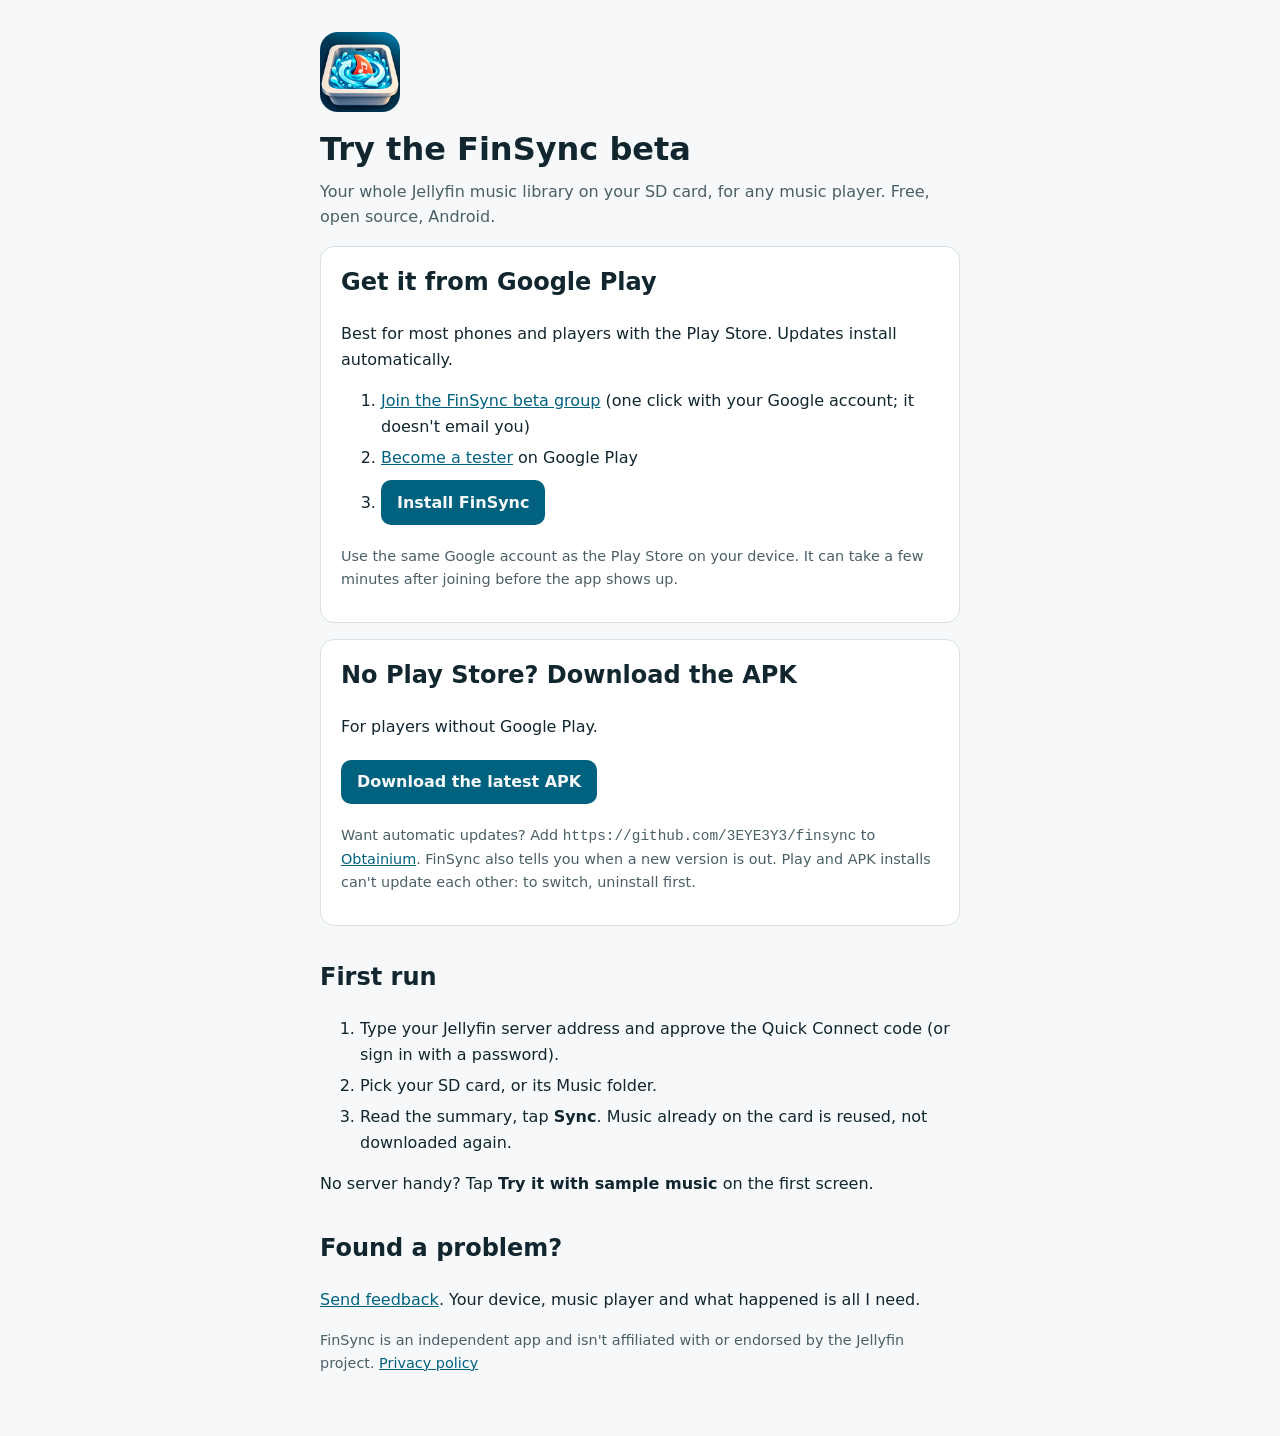
==== beta.html @ c2ba48d7 "Beta page (draft: publish when the closed test and APK releases are live) Co-Authored-By: Claude Opu" ====
<!doctype html>
<html lang="en">
<head>
<meta charset="utf-8">
<meta name="viewport" content="width=device-width, initial-scale=1">
<title>FinSync Beta</title>
<link rel="stylesheet" href="style.css">
</head>
<body><main>
<a href="./"><img class="icon" src="icon.png" alt="FinSync icon"></a>
<h1>Try the FinSync beta</h1>
<p class="sub">Your whole Jellyfin music library on your SD card, for any music player. Free, open source, Android.</p>

<div class="card">
<h2>Get it from Google Play</h2>
<p>Best for most phones and players with the Play Store. Updates install automatically.</p>
<ol>
<li><a href="https://groups.google.com/g/finsync-beta">Join the FinSync beta group</a> (one click with your Google account; it doesn't email you)</li>
<li><a href="https://play.google.com/apps/testing/com.eye3y3.finsync">Become a tester</a> on Google Play</li>
<li><a class="btn" href="https://play.google.com/store/apps/details?id=com.eye3y3.finsync">Install FinSync</a></li>
</ol>
<p class="small">Use the same Google account as the Play Store on your device. It can take a few minutes after joining before the app shows up.</p>
</div>

<div class="card">
<h2>No Play Store? Download the APK</h2>
<p>For players without Google Play.</p>
<p><a class="btn" href="https://github.com/3EYE3Y3/finsync/releases/latest">Download the latest APK</a></p>
<p class="small">Want automatic updates? Add <code>https://github.com/3EYE3Y3/finsync</code> to <a href="https://obtainium.imranr.dev/">Obtainium</a>. FinSync also tells you when a new version is out. Play and APK installs can't update each other: to switch, uninstall first.</p>
</div>

<h2>First run</h2>
<ol>
<li>Type your Jellyfin server address and approve the Quick Connect code (or sign in with a password).</li>
<li>Pick your SD card, or its Music folder.</li>
<li>Read the summary, tap <strong>Sync</strong>. Music already on the card is reused, not downloaded again.</li>
</ol>
<p>No server handy? Tap <strong>Try it with sample music</strong> on the first screen.</p>

<h2>Found a problem?</h2>
<p><a href="feedback.html">Send feedback</a>. Your device, music player and what happened is all I need.</p>
<p class="small">FinSync is an independent app and isn't affiliated with or endorsed by the Jellyfin project. <a href="privacy.html">Privacy policy</a></p>
</main></body>
</html>
---- style.css ----
:root{--bg:#f6f8f9;--fg:#11262e;--muted:#4a5f66;--accent:#00627f;--card:#ffffff;--line:#d5e0e3}
@media (prefers-color-scheme:dark){:root{--bg:#0b1d24;--fg:#e6eef0;--muted:#a9bcc1;--accent:#5cc8e6;--card:#12303b;--line:#24485a}}
*{box-sizing:border-box}
body{margin:0;background:var(--bg);color:var(--fg);font:16px/1.6 system-ui,sans-serif}
main{max-width:42rem;margin:0 auto;padding:2rem 16px 3rem}
h1{margin:.25rem 0}h2{margin-top:2rem}
p.sub{color:var(--muted);margin-top:0}
a{color:var(--accent)}
img.icon{width:80px;height:80px;border-radius:18px}
.card{background:var(--card);border:1px solid var(--line);border-radius:14px;padding:1rem 1.25rem;margin:1rem 0}
.card h2{margin-top:0}
.btn{display:inline-block;background:var(--accent);color:var(--bg);text-decoration:none;font-weight:600;padding:.6rem 1rem;border-radius:10px;margin:.25rem 0}
ol li,ul li{margin:.35rem 0}
.small{color:var(--muted);font-size:.9rem}
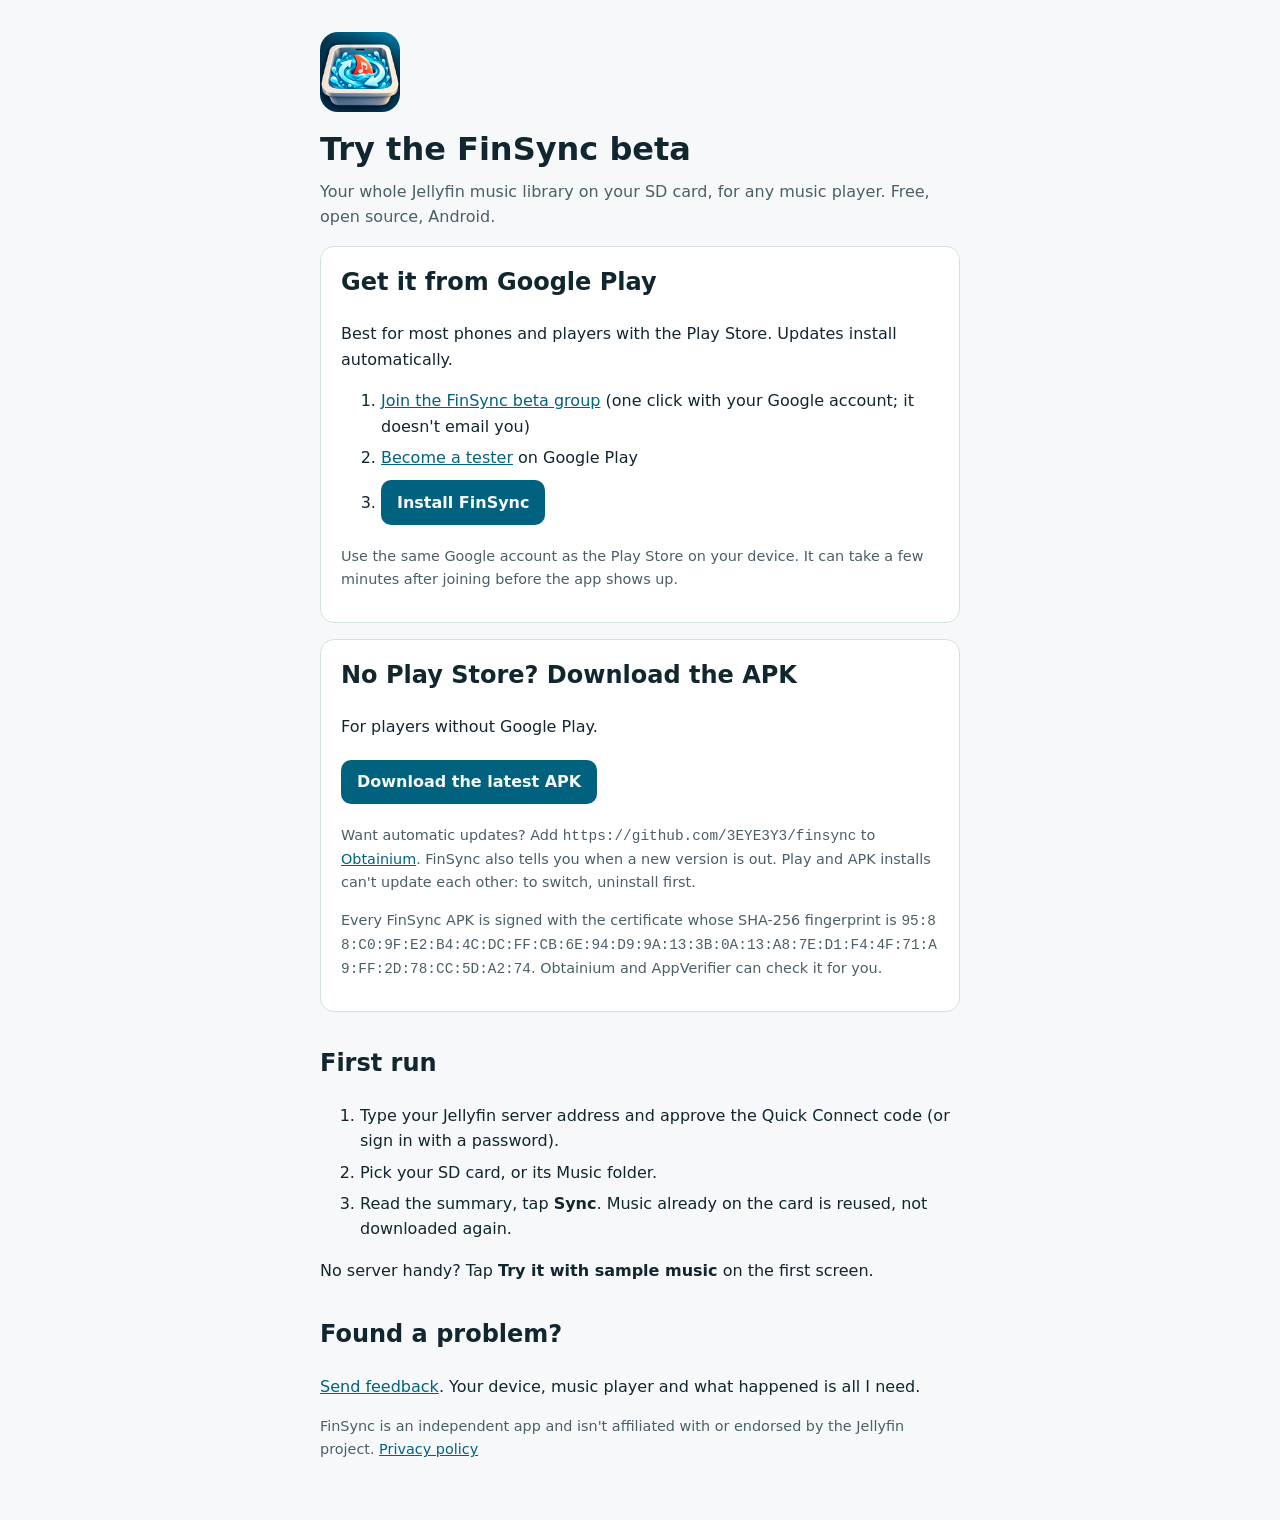
==== commit 44654aed: "Beta page: APK certificate fingerprint; README: the app source is public Co-Authored-By: Claude Opus" ====
--- a/beta.html
+++ b/beta.html
@@ -27,6 +27,7 @@
 <p>For players without Google Play.</p>
 <p><a class="btn" href="https://github.com/3EYE3Y3/finsync/releases/latest">Download the latest APK</a></p>
 <p class="small">Want automatic updates? Add <code>https://github.com/3EYE3Y3/finsync</code> to <a href="https://obtainium.imranr.dev/">Obtainium</a>. FinSync also tells you when a new version is out. Play and APK installs can't update each other: to switch, uninstall first.</p>
+<p class="small">Every FinSync APK is signed with the certificate whose SHA-256 fingerprint is <code style="word-break:break-all">95:88:C0:9F:E2:B4:4C:DC:FF:CB:6E:94:D9:9A:13:3B:0A:13:A8:7E:D1:F4:4F:71:A9:FF:2D:78:CC:5D:A2:74</code>. Obtainium and AppVerifier can check it for you.</p>
 </div>
 
 <h2>First run</h2>
